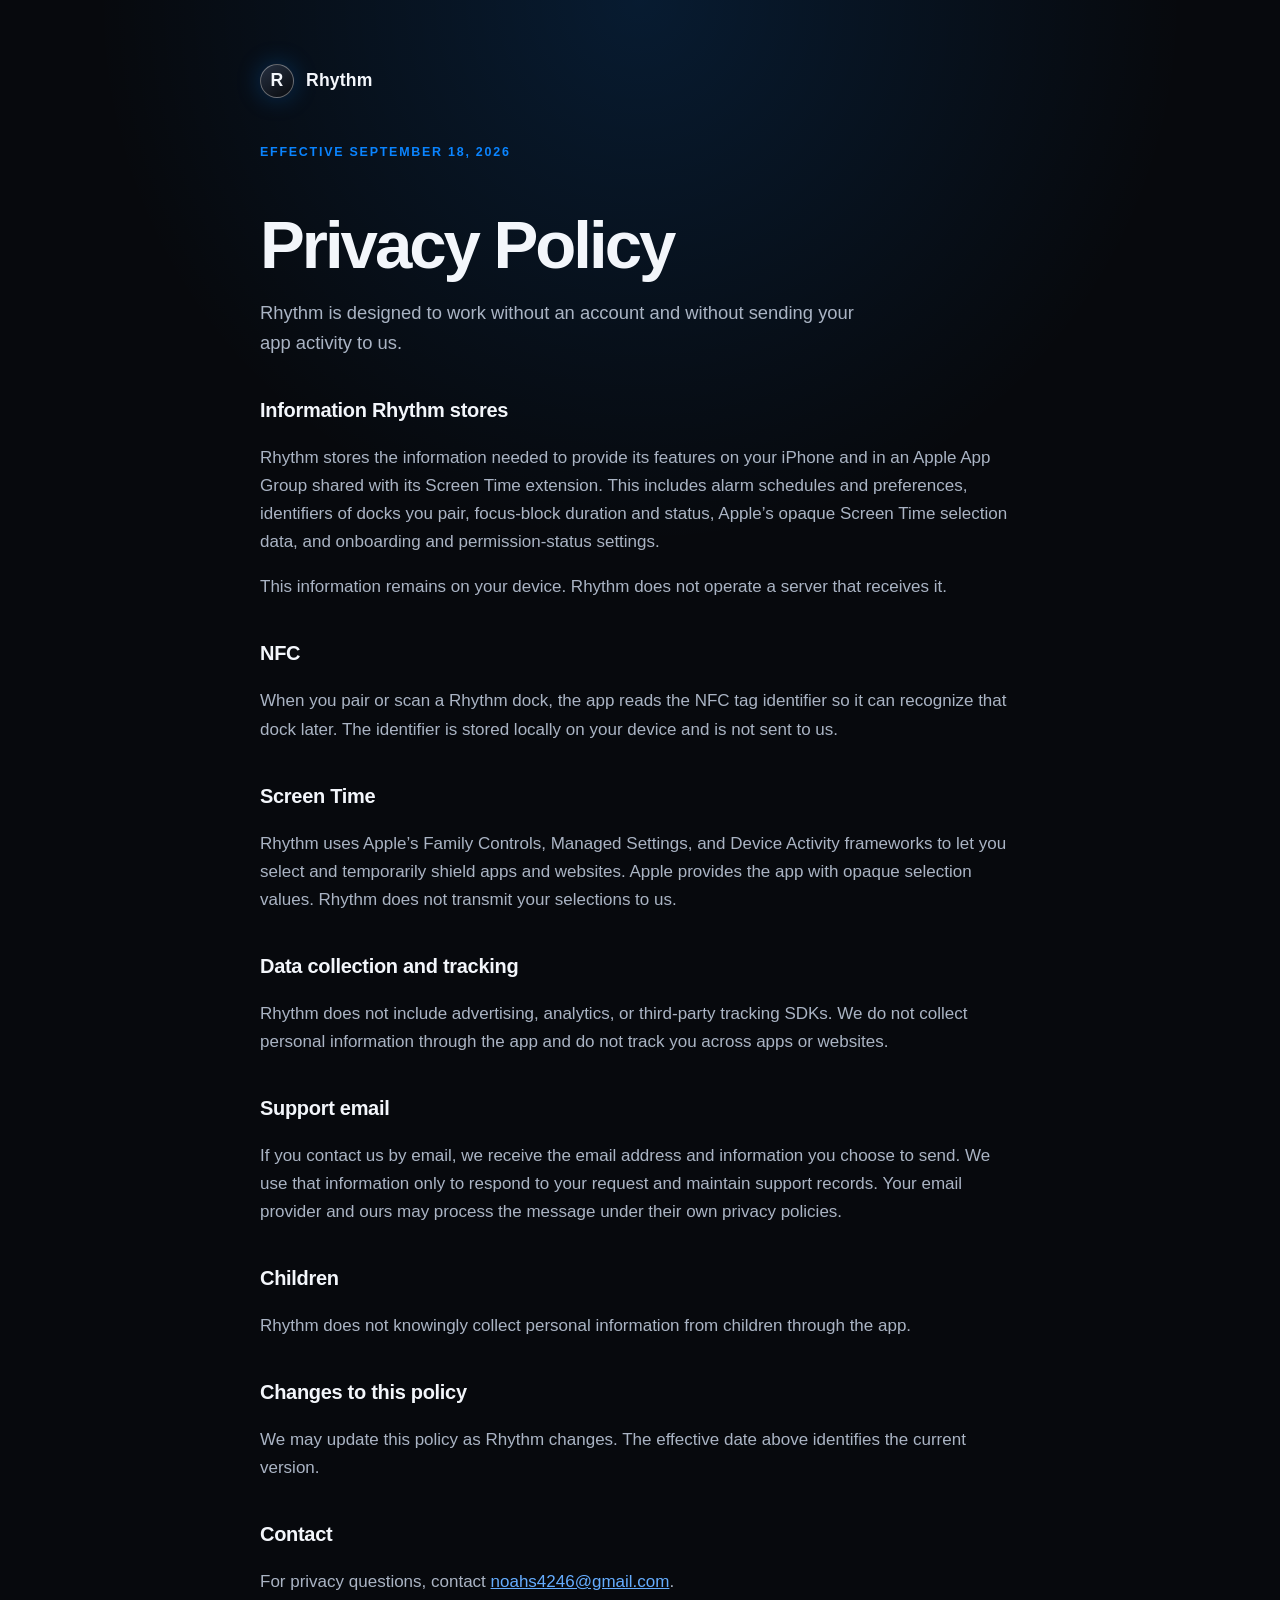
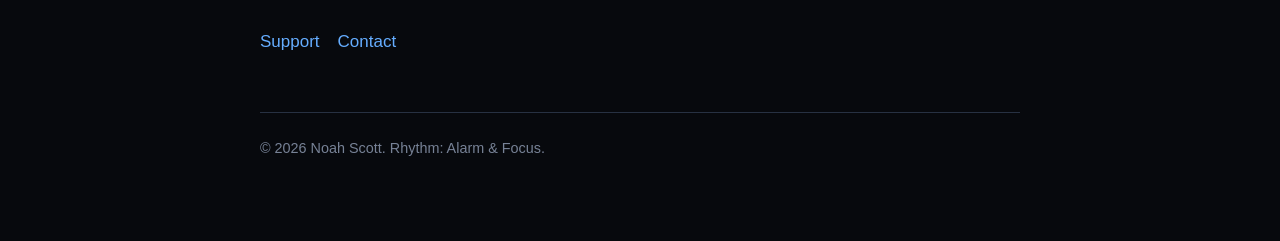
==== privacy.html @ b9a57630 "Publish Rhythm support and privacy pages" ====
<!doctype html>
<html lang="en">
<head>
  <meta charset="utf-8">
  <meta name="viewport" content="width=device-width, initial-scale=1">
  <meta name="description" content="Privacy Policy for Rhythm: Alarm & Focus.">
  <title>Rhythm — Privacy Policy</title>
  <link rel="stylesheet" href="styles.css">
</head>
<body>
  <main>
    <header>
      <a class="brand" href="index.html"><span class="mark">R</span> Rhythm</a>
    </header>
    <p class="eyebrow">Effective September 18, 2026</p>
    <h1>Privacy Policy</h1>
    <p class="lede">Rhythm is designed to work without an account and without sending your app activity to us.</p>

    <h2>Information Rhythm stores</h2>
    <p>Rhythm stores the information needed to provide its features on your iPhone and in an Apple App Group shared with its Screen Time extension. This includes alarm schedules and preferences, identifiers of docks you pair, focus-block duration and status, Apple’s opaque Screen Time selection data, and onboarding and permission-status settings.</p>
    <p>This information remains on your device. Rhythm does not operate a server that receives it.</p>

    <h2>NFC</h2>
    <p>When you pair or scan a Rhythm dock, the app reads the NFC tag identifier so it can recognize that dock later. The identifier is stored locally on your device and is not sent to us.</p>

    <h2>Screen Time</h2>
    <p>Rhythm uses Apple’s Family Controls, Managed Settings, and Device Activity frameworks to let you select and temporarily shield apps and websites. Apple provides the app with opaque selection values. Rhythm does not transmit your selections to us.</p>

    <h2>Data collection and tracking</h2>
    <p>Rhythm does not include advertising, analytics, or third-party tracking SDKs. We do not collect personal information through the app and do not track you across apps or websites.</p>

    <h2>Support email</h2>
    <p>If you contact us by email, we receive the email address and information you choose to send. We use that information only to respond to your request and maintain support records. Your email provider and ours may process the message under their own privacy policies.</p>

    <h2>Children</h2>
    <p>Rhythm does not knowingly collect personal information from children through the app.</p>

    <h2>Changes to this policy</h2>
    <p>We may update this policy as Rhythm changes. The effective date above identifies the current version.</p>

    <h2>Contact</h2>
    <p>For privacy questions, contact <a href="mailto:noahs4246@gmail.com">noahs4246@gmail.com</a>.</p>

    <nav aria-label="Footer navigation">
      <a href="index.html">Support</a>
      <a href="mailto:noahs4246@gmail.com">Contact</a>
    </nav>
    <footer>© 2026 Noah Scott. Rhythm: Alarm &amp; Focus.</footer>
  </main>
</body>
</html>
---- styles.css ----
:root {
  color-scheme: dark;
  --background: #07090d;
  --surface: #11151c;
  --border: #273142;
  --text: #f3f6fb;
  --secondary: #aab4c4;
  --accent: #0a84ff;
}

* { box-sizing: border-box; }

body {
  margin: 0;
  min-height: 100vh;
  background:
    radial-gradient(circle at top, rgba(10, 132, 255, 0.15), transparent 34rem),
    var(--background);
  color: var(--text);
  font: 17px/1.65 -apple-system, BlinkMacSystemFont, "Segoe UI", sans-serif;
}

main {
  width: min(760px, calc(100% - 40px));
  margin: 0 auto;
  padding: 64px 0 80px;
}

header { margin-bottom: 44px; }

.brand {
  display: inline-flex;
  align-items: center;
  gap: 12px;
  color: var(--text);
  font-size: 1.1rem;
  font-weight: 700;
  letter-spacing: 0.01em;
  text-decoration: none;
}

.mark {
  display: grid;
  width: 34px;
  height: 34px;
  place-items: center;
  border: 1px solid rgba(255, 255, 255, 0.35);
  border-radius: 50%;
  background: linear-gradient(145deg, #263041, #090b0f);
  box-shadow: 0 0 24px rgba(10, 132, 255, 0.28);
}

h1 {
  margin: 48px 0 12px;
  font-size: clamp(2.25rem, 8vw, 4.2rem);
  line-height: 1.02;
  letter-spacing: -0.045em;
}

h2 {
  margin: 36px 0 10px;
  font-size: 1.25rem;
  letter-spacing: -0.015em;
}

p, li { color: var(--secondary); }

.lede {
  max-width: 620px;
  font-size: 1.15rem;
}

.card {
  margin: 28px 0;
  padding: 24px;
  border: 1px solid var(--border);
  border-radius: 20px;
  background: linear-gradient(145deg, rgba(255,255,255,0.05), rgba(255,255,255,0.015));
}

a { color: #65adff; }
a:hover { color: #9bcbff; }

nav {
  display: flex;
  flex-wrap: wrap;
  gap: 18px;
  margin-top: 32px;
}

nav a { text-decoration: none; }

.eyebrow {
  color: var(--accent);
  font-size: 0.78rem;
  font-weight: 750;
  letter-spacing: 0.14em;
  text-transform: uppercase;
}

footer {
  margin-top: 56px;
  padding-top: 24px;
  border-top: 1px solid var(--border);
  color: #778296;
  font-size: 0.9rem;
}
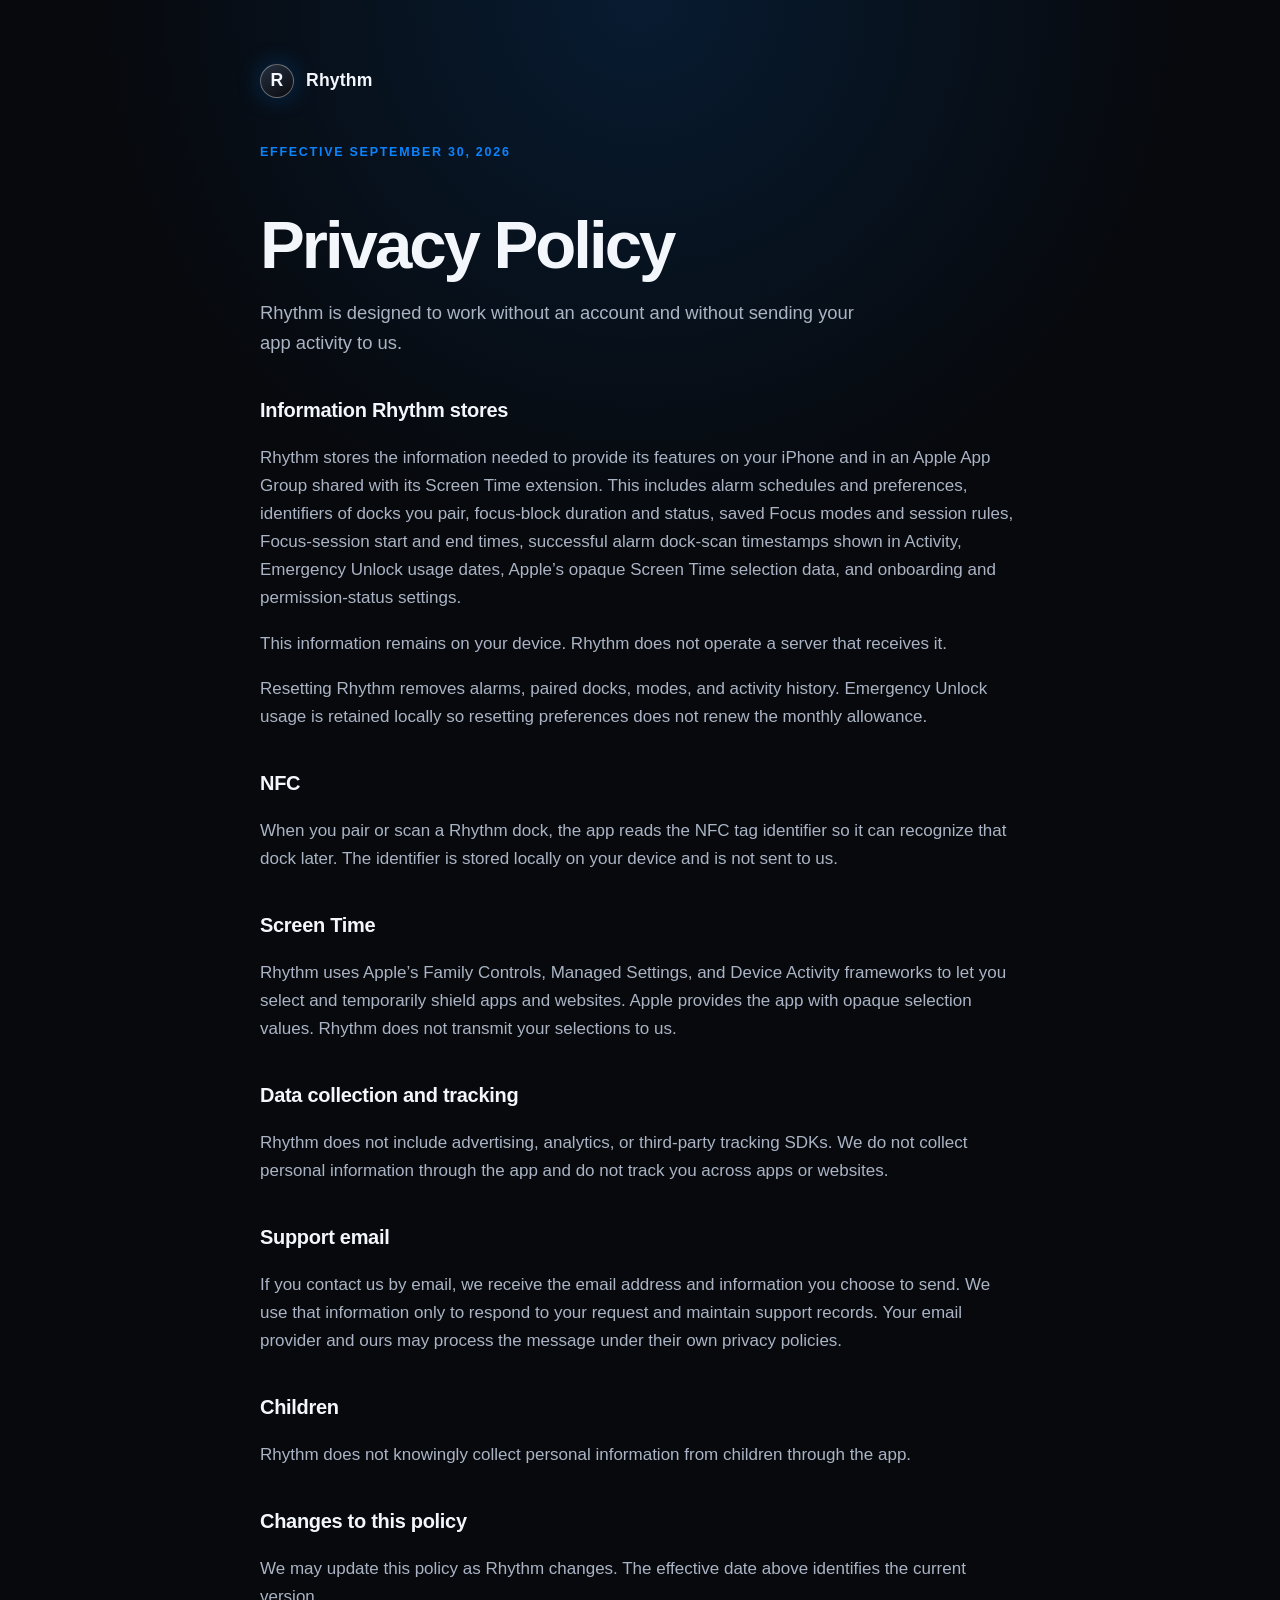
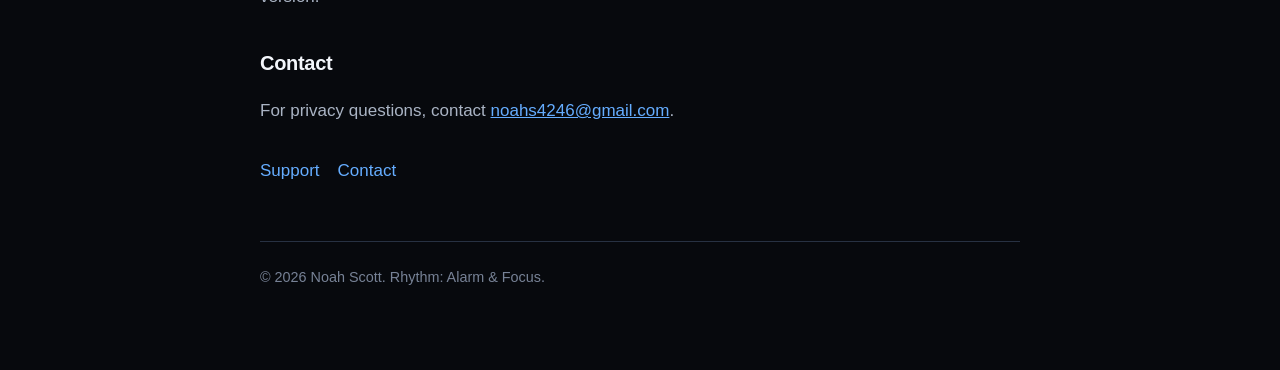
==== commit 69d621df: "Update Rhythm privacy policy for Focus and Activity Updated effective date and expanded information " ====
--- a/privacy.html
+++ b/privacy.html
@@ -12,13 +12,14 @@
     <header>
       <a class="brand" href="index.html"><span class="mark">R</span> Rhythm</a>
     </header>
-    <p class="eyebrow">Effective September 18, 2026</p>
+    <p class="eyebrow">Effective September 30, 2026</p>
     <h1>Privacy Policy</h1>
     <p class="lede">Rhythm is designed to work without an account and without sending your app activity to us.</p>
 
     <h2>Information Rhythm stores</h2>
-    <p>Rhythm stores the information needed to provide its features on your iPhone and in an Apple App Group shared with its Screen Time extension. This includes alarm schedules and preferences, identifiers of docks you pair, focus-block duration and status, Apple’s opaque Screen Time selection data, and onboarding and permission-status settings.</p>
+    <p>Rhythm stores the information needed to provide its features on your iPhone and in an Apple App Group shared with its Screen Time extension. This includes alarm schedules and preferences, identifiers of docks you pair, focus-block duration and status, saved Focus modes and session rules, Focus-session start and end times, successful alarm dock-scan timestamps shown in Activity, Emergency Unlock usage dates, Apple’s opaque Screen Time selection data, and onboarding and permission-status settings.</p>
     <p>This information remains on your device. Rhythm does not operate a server that receives it.</p>
+    <p>Resetting Rhythm removes alarms, paired docks, modes, and activity history. Emergency Unlock usage is retained locally so resetting preferences does not renew the monthly allowance.</p>
 
     <h2>NFC</h2>
     <p>When you pair or scan a Rhythm dock, the app reads the NFC tag identifier so it can recognize that dock later. The identifier is stored locally on your device and is not sent to us.</p>
